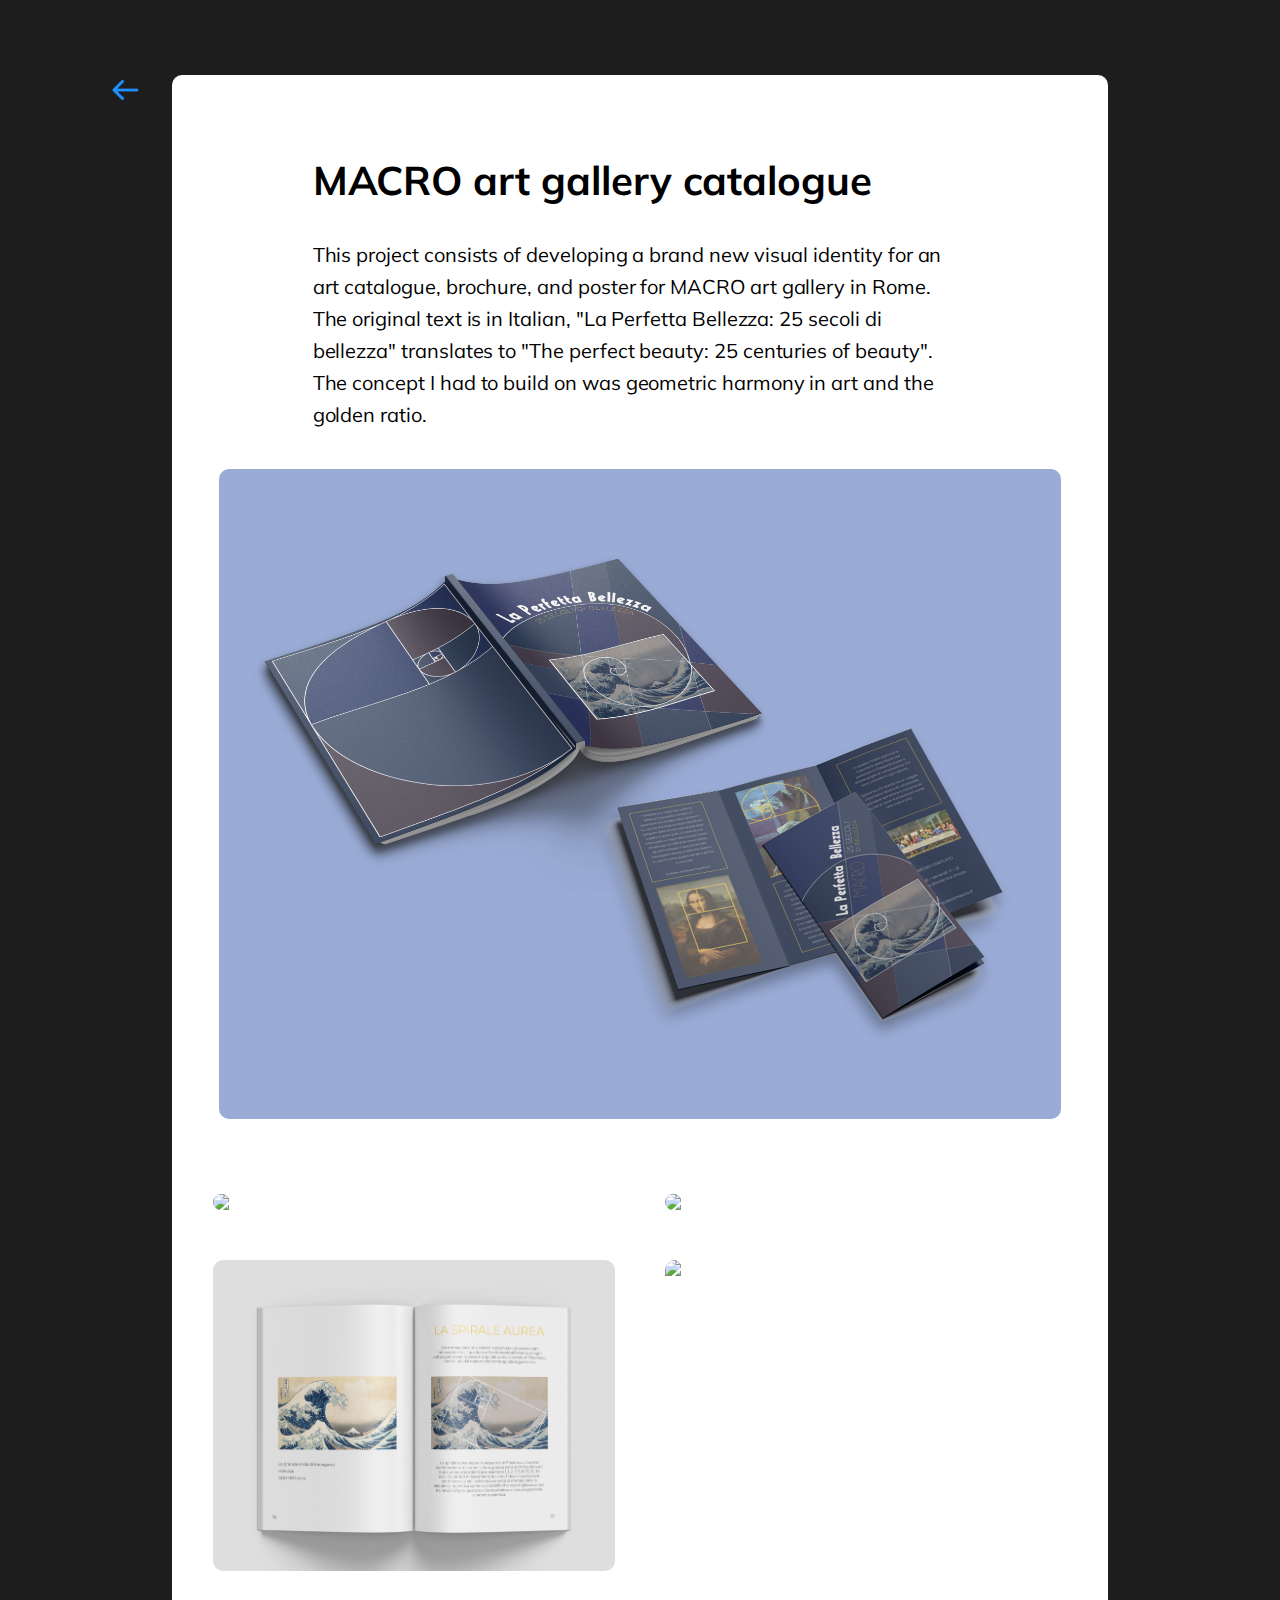
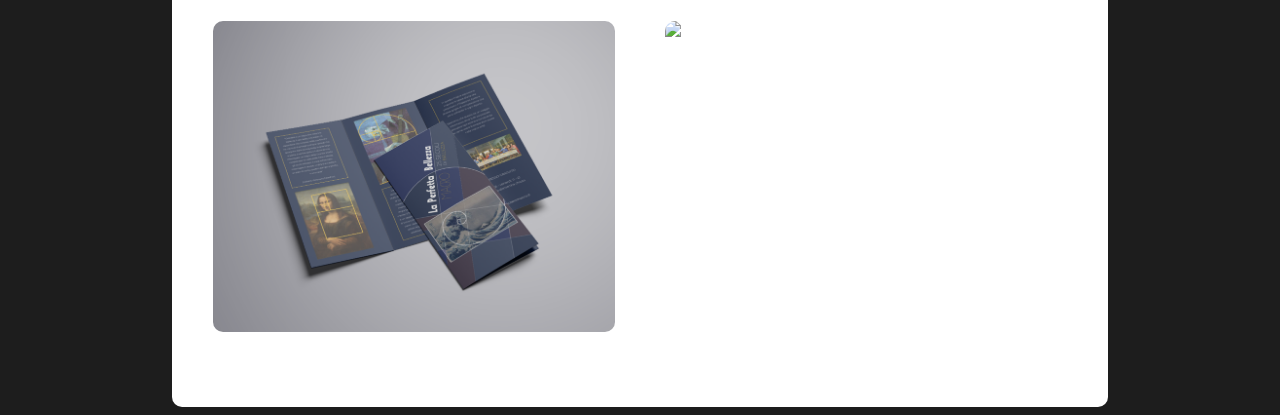
==== proj1.html @ 8601e3c8 "Initial commit" ====
<!DOCTYPE html>
<html lang="en">
<head>
    <meta charset="UTF-8">
    <meta http-equiv="X-UA-Compatible" content="IE=edge">
    <meta name="viewport" content="width=device-width, initial-scale=1.0">
    <title>MACRO</title>
    <link rel="stylesheet" href="style.css">
    <link rel="icon" type="image/x-icon" href="assets/favicon.png">

</head>
<body>
    <div id="back">
        <a href="javascript:history.back()"><img src="assets/back.png" width="30px" height="30px"></a>   
   </div>
   
    <div class="project-container">

       
    <div class="project-text">
    <h1>MACRO art gallery catalogue</h1>
    <p>This project consists of developing a brand new visual identity for an art catalogue, brochure, and poster for MACRO art gallery in Rome. The original text is in Italian, "La Perfetta Bellezza: 25 secoli di bellezza"
        translates to "The perfect beauty: 25 centuries of beauty". The concept I had to build on was geometric harmony in art and the golden ratio.  </p>
        </div>
    
        <div class="project-img-header"><img src="assets/1.png"></div>

        <div id="project-img-grid">
            <img class="project-images" src="assets/MACRO/1.png">
            <img class="project-images" src="assets/MACRO/2.png">
            <img class="project-images" src="assets/MACRO/4.png">
            <img class="project-images" src="assets/MACRO/5.png">
            <img class="project-images" src="assets/MACRO/6.png">
            <img class="project-images" src="assets/MACRO/7.png">
        </div>

    
       <!-- <button class="button button1">Click to view full PDF</button>  -->



</body>
</html>
---- style.css ----
@import url('https://fonts.googleapis.com/css2?family=Assistant:wght@800&family=Oleo+Script+Swash+Caps:wght@700&display=swap');
@import url('https://fonts.googleapis.com/css?family=Muli&display=swap');

/* general */

body {
  font-family: 'Muli', sans-serif;
  font-weight: 400;
  line-height: 1.6;
  letter-spacing: -.003em;
  font-size: 20px;
  background-color: #1d1d1d;
}

.title {
  font-size: 45px;
  color: azure;
  padding-left: 22%;
  z-index: 3;
}

.subtitle {
  font-size: 25px;
  color: azure;
  padding-left: 20%;
  z-index: 3;
  font-family: 'Muli', sans-serif;
}

.paragraph {
  font-size: 20px;
  color: white;
  margin-top: 20px;
  padding-left: 20%;
  padding-right: 40%;
  z-index: 3;
}


/*nav*/

nav {
  position: absolute;
  top: 4%;
  left: 70%;
  display: flex;
  flex-direction: row;
  font-size: 90%;
}

nav a:link, nav a:visited {
  color: #ffffff;
  text-decoration: none;
}

nav a {
  margin: 3%;
  text-decoration: none;
  white-space: nowrap;
  border-radius: 4px;
  padding: 2px 8px 2px 8px;
}

  
nav a { background-color: tomato; }
nav a:nth-child(2n) { background-color: lightseagreen; }
nav a:nth-child(3n) { background-color: #FFB74B; }
nav a:nth-child(4n) { background-color: dodgerblue; }
nav a:nth-child(5n) { background-color: #ff94f6; }


nav a:hover {
  background-color: #fff;
  color: #1d1d1d;
}

@media screen and (max-width:600px) {
  nav {
    flex-direction: column;
    align-items: flex-end;
    left: 100%;
  }
}

/*header*/

#text-zone {
  margin-top: 18%;
  text-align: center;
  color: white;
  line-height: 15px;
}

h1 span { color: tomato; }
h1 span:nth-child(2n) { color: lightseagreen; }
h1 span:nth-child(3n) { color: #FFB74B; }
h1 span:nth-child(4n) { color: dodgerblue; }
h1 span:nth-child(5n) { color: #ff94f6; }
h1 span:nth-child(6n) { color: rgb(123, 235, 250); }



#hello {
  font-size: 55px;
  font-family: 'Assistant', sans-serif;
  letter-spacing: -10px;

}

#name {
  font-size: 50px;
  line-height: 1px;

}

#line {
  height: 5px;
  width: 280px;
  margin: auto;

  background-color: tomato;
  background-image:
    linear-gradient(
      to right,
      tomato,
      orange,
      dodgerblue,
      cyan

    );
}

#title1 {
  font-size: 28px;
  letter-spacing: 5px;
  line-height: 1px;

}

#title2 {
  font-size: 50px;
  letter-spacing: 5px;
  margin-top: -15px;


}

.scroll-down {
	position: absolute;
	left: 45%;
	bottom: 60px;
	display: block;
	text-align: center;
	font-size: 20px;
	z-index: 100;
	text-decoration: none;
	text-shadow: 0;
  width: 13px;
  height: 13px;
  border-bottom: 2px solid #fff;
  border-right: 2px solid #fff;
  z-index: 9;
  left: 50%;
  -webkit-transform: translate(-50%, 0%) rotate(45deg);
  -moz-transform: translate(-50%, 0%) rotate(45deg);
  transform: translate(-50%, 0%) rotate(45deg);
	-webkit-animation: fade_move_down 4s ease-in-out infinite;
	-moz-animation:    fade_move_down 4s ease-in-out infinite;
	animation:         fade_move_down 4s ease-in-out infinite;
}


/*animated scroll arrow animation*/
@-webkit-keyframes fade_move_down {
  0%   { -webkit-transform:translate(0,-10px) rotate(45deg); opacity: 0;  }
  50%  { opacity: 1;  }
  100% { -webkit-transform:translate(0,10px) rotate(45deg); opacity: 0; }
}
@-moz-keyframes fade_move_down {
  0%   { -moz-transform:translate(0,-10px) rotate(45deg); opacity: 0;  }
  50%  { opacity: 1;  }
  100% { -moz-transform:translate(0,10px) rotate(45deg); opacity: 0; }
}
@keyframes fade_move_down {
  0%   { transform:translate(0,-10px) rotate(45deg); opacity: 0;  }
  50%  { opacity: 1;  }
  100% { transform:translate(0,10px) rotate(45deg); opacity: 0; }
}




/* works */

#works {
  margin-top: 30%;
}

#gallery  {
  display: flex;
  align-items: center;
  justify-content: center;
  flex-wrap: wrap;
  margin: 50px;
  z-index: 10;
  height: auto;
}

.item-box {
  width:480px;
}


.transition {-webkit-transition: all .5s ease; -moz-transition: all .5s ease; -o-transition: all .5s ease;  transition: all .5s ease;}
.fx .item {margin: 10px; position: relative; padding: 0;  }
.fx .item img {padding: 0 !important; display: inline-block; max-width: 100%; height: auto;   border-radius: 10px;}
.fx a:hover .item img, .fx a:focus .item img {opacity: 0.2;}
.fx h4, .fx p {-webkit-transition: all .5s ease; -moz-transition: all .5s ease; -o-transition: all .5s ease;  transition: all .5s ease;}
.fx a .item h4 {font-family: 'Raleway', sans-serif; font-size: 18px; position: absolute; color:#fff; text-transform: uppercase; letter-spacing: 2px; position: absolute; top:42%; left:0; right:0; margin:0 auto; text-align: center; opacity: 0;}
.fx a:hover .item h4, .fx a:focus .item h4 {opacity: 1;}
.fx a .item p {font-family: 'Raleway', sans-serif; font-size: 10px; position: absolute; color:#fff; text-transform: uppercase; letter-spacing: 2px; position: absolute; top:52%; left:0; right:0; margin:0 auto; text-align: center; opacity: 0;}
.fx a:hover .item p, .fx a:focus .item p {opacity: 1;}



/* project pages */

#back {
  position: absolute;
  margin-left: 8%;
}



.project-container {
  background-color: rgb(255, 255, 255);
  margin-top: 5%;
  margin-left: 13%;
  margin-right: 13%;

  border-radius: 10px;

}

.project-text  {
  margin-left: 15%;
  margin-right: 15%;
  margin-top: 8%;
  padding-top: 5%;

}


.project-img-header img {
  display: block;
  margin-left: auto;
  margin-right: auto; 
  margin-top: 4%; 
  width: 90%;
  height:auto;
  border-radius: 10px;

}

#project-img-grid {
  display: inline-flex;
  flex-direction: row;
  justify-content: center;
  flex-wrap: wrap;
  margin-bottom: 50px;
  margin-top: 50px;

}


.project-images  {
  width: 43%;
  margin: 25px;
  border-radius: 10px;

}

.button {
  background-color: #5d6bbe; 
  border: none;
  border-radius: 10px;
  color: white;
  padding: 16px 32px;
  text-align: center;
  text-decoration: none;
  display: inline-block;
  font-size: 16px;
  margin: 4px 2px;
  transition-duration: 0.4s;
  cursor: pointer;
  margin-bottom: 50px;
  display: flex;
  align-items: center;
}

.button:hover {
  background-color: #17144b;
  color: white;
}

.pdf {
  display: flex;
  justify-content: center;
}


/* about  */

#about-container {
  margin-top: 15%;
  margin-bottom: 10%;
  padding-left: 22%;

  display: flex;
  align-items: center;
  justify-content: center}

#about-paragraph {
  font-size: 20px;
  color: white;
  width: 100%;
}

#about-paragraph h3 {
  font-size: 50px;

}


#about-photo {
  margin-top: 10%;

}

#about-photo img {
  width: 36%;
  border-radius: 15px;
  margin-left: 14%;


}

/* toolbar */


#skills-container {
  margin-top: 3%;
  margin-bottom: 15%;
  margin-left: 19%;
  margin-right: 19%;


  display: flex;
  flex-direction: row;
  justify-content: space-around;
  flex-wrap: wrap;
  align-items: flex-start;
}

.skill {
  text-align: center;
  padding: 50px;
}

.skill img {
  width: auto;
  height: 55px;
}

.caption {
  display: block;
  color: #ffffff;
  font-size: 15px;
  margin-top: 5px;
}



/* contact section */


#info-container {
  position: absolute;
  margin-right: 58%;
  margin-left: 22%;
}

#contact-text {
  color: #ffffff;
  font-size: 20px;
  margin-bottom: 20%;
}

#contact-text h3 {
  font-size: 25px;
  color: rgb(255, 255, 255);

}

#contact-socials {
  display: flex;
  justify-content: space-evenly;
  align-items: center;
  margin-top: 10%;
  margin-left: -25px;
  margin-right: 15px;

}

#contact-socials img {
  max-width: 30px;
  height: auto;
}

.contactGridContainer {
  display: grid;
  margin-left: 50%;
  margin-top: 3%;
  
}

.contactForm {
  height: fit-content;
  flex-direction: column;
  justify-content: center;
  align-items: center;
  grid-area: 1 / 1 / 4 / 2;
}

form {
  display: flex;
  flex-direction: column;
  justify-content: flex-start;
  align-items: flex-start;
  width: 50%;
}


input[type="text"],
input[type="email"] {
  border: 2px solid var(--black);
  border-radius: 8px;
  width: 100%;
  height: 2.3rem;
  padding: 10px;
}

textarea {
  border: 2px solid var(--black);
  border-radius: 8px;
  width: 100%;
  height: 150px;
  padding: 10px;
}

input[type="text"],
input[type="email"],
textarea {
  padding: 10px;
  margin-top: 15px;
  font-family: 'Muli', sans-serif;
}

input[type="submit"] {
  display: block;
  cursor: pointer;
  border-radius: 8px;
  margin-top: 30px;
  margin-bottom: 30px;
  padding: 15px 50px;
  border: 2px solid var(--black);
  background-color: lightseagreen;
  color: white;
  transition: 0.3s;
}

input[type="submit"]:hover,
input[type="submit"]:focus {
  background-color: #ffffff;
  transform: scale(1.08);
}

footer {
  color: rgba(255, 132, 218, 0.452);
  border-radius: 8px;
  margin-top: 180px;
  
  width: 100%;
  text-align: center;
}
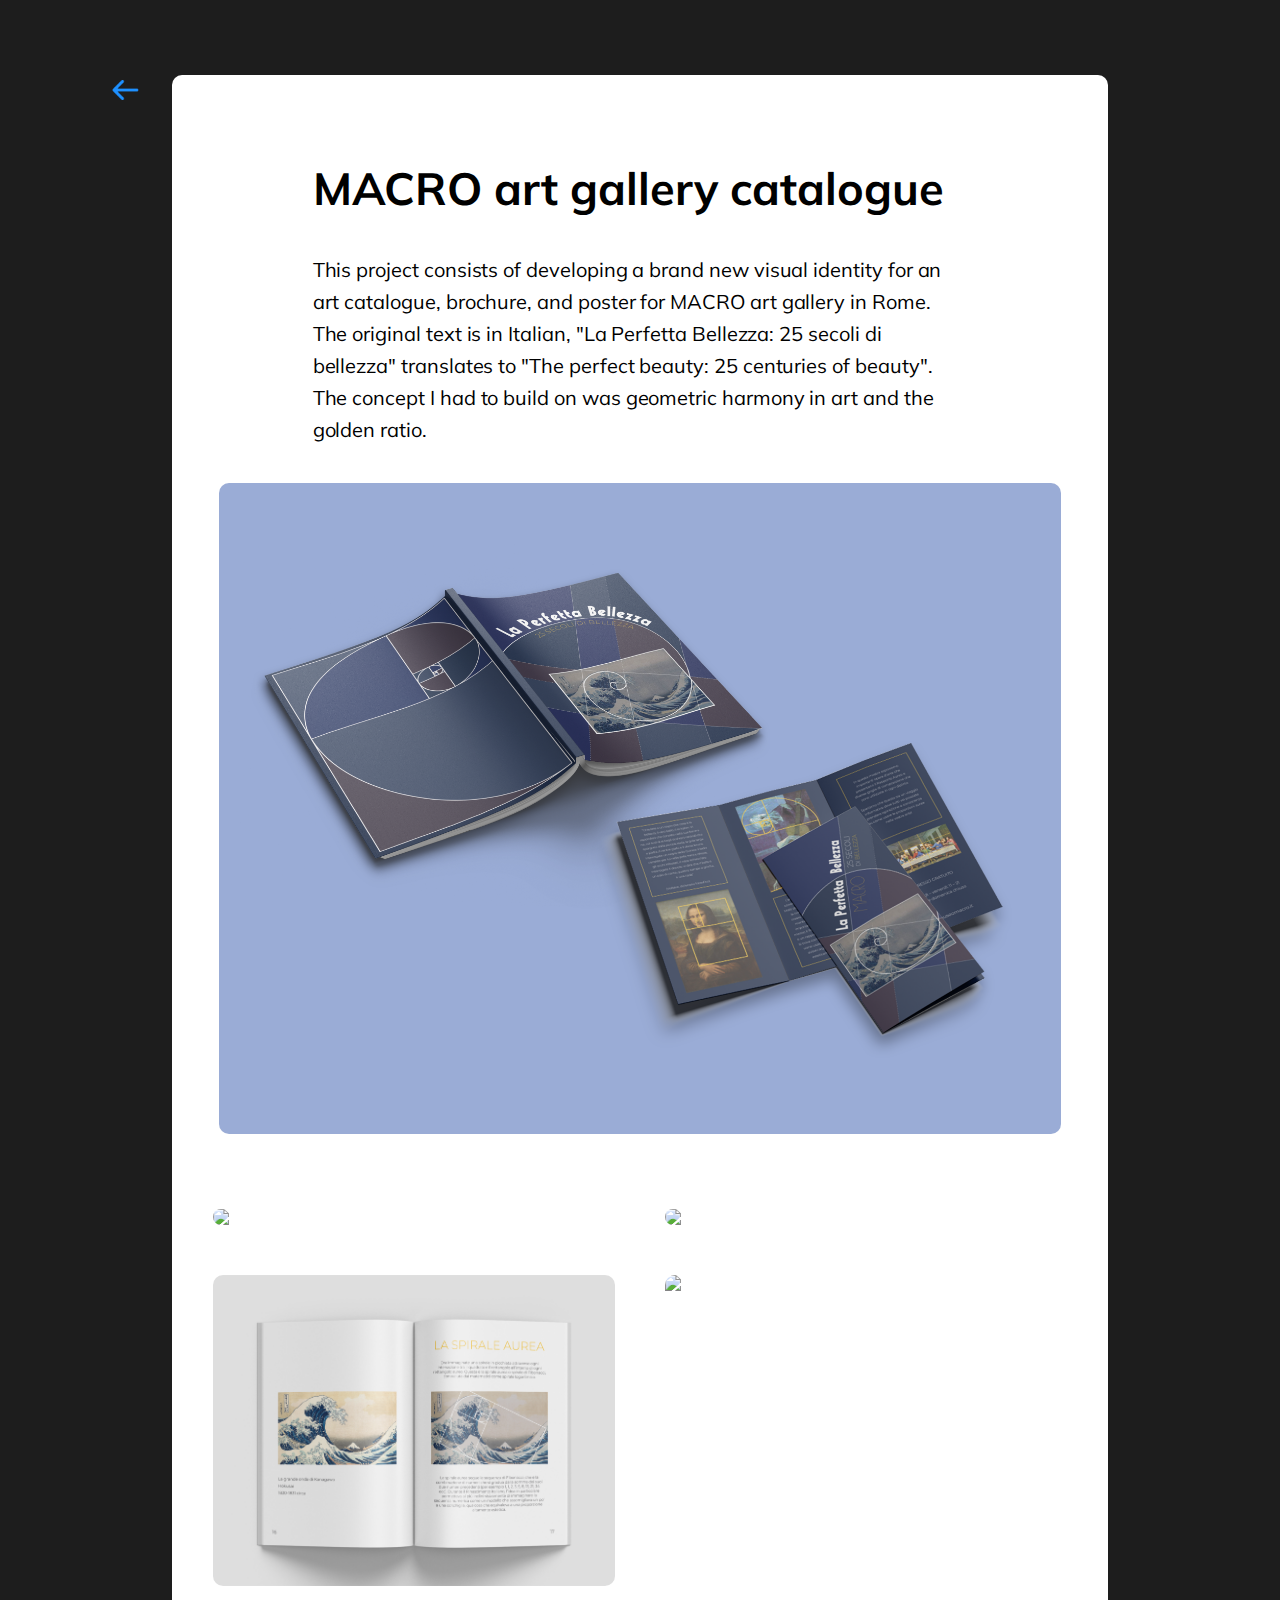
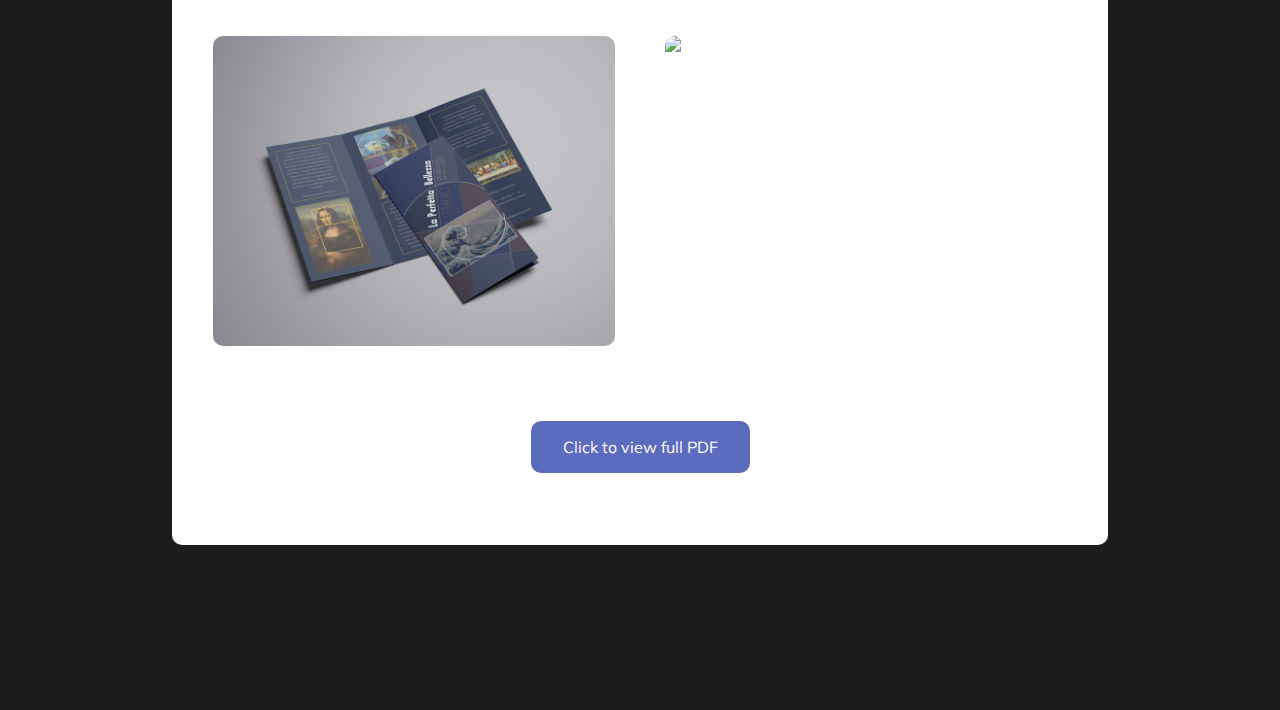
==== commit 89601c0d: "switched projects" ====
--- a/proj1.html
+++ b/proj1.html
@@ -1,5 +1,6 @@
 <!DOCTYPE html>
 <html lang="en">
+
 <head>
     <meta charset="UTF-8">
     <meta http-equiv="X-UA-Compatible" content="IE=edge">
@@ -7,22 +8,27 @@
     <title>MACRO</title>
     <link rel="stylesheet" href="style.css">
     <link rel="icon" type="image/x-icon" href="assets/favicon.png">
+    <script src="script.js"></script>
 
 </head>
+
 <body>
     <div id="back">
-        <a href="javascript:history.back()"><img src="assets/back.png" width="30px" height="30px"></a>   
-   </div>
-   
+        <a href="javascript:history.back()"><img src="assets/back.png" width="30px" height="30px"></a>
+    </div>
+
     <div class="project-container">
 
-       
-    <div class="project-text">
-    <h1>MACRO art gallery catalogue</h1>
-    <p>This project consists of developing a brand new visual identity for an art catalogue, brochure, and poster for MACRO art gallery in Rome. The original text is in Italian, "La Perfetta Bellezza: 25 secoli di bellezza"
-        translates to "The perfect beauty: 25 centuries of beauty". The concept I had to build on was geometric harmony in art and the golden ratio.  </p>
+
+        <div class="project-text">
+            <h1>MACRO art gallery catalogue</h1>
+            <p>This project consists of developing a brand new visual identity for an art catalogue, brochure, and
+                poster for MACRO art gallery in Rome. The original text is in Italian, "La Perfetta Bellezza: 25 secoli
+                di bellezza"
+                translates to "The perfect beauty: 25 centuries of beauty". The concept I had to build on was geometric
+                harmony in art and the golden ratio. </p>
         </div>
-    
+
         <div class="project-img-header"><img src="assets/1.png"></div>
 
         <div id="project-img-grid">
@@ -34,10 +40,15 @@
             <img class="project-images" src="assets/MACRO/7.png">
         </div>
 
-    
-       <!-- <button class="button button1">Click to view full PDF</button>  -->
 
+     <button class="button" onclick="showHidePdf()">Click to view full PDF</button> 
+
+     <div id="pdf" style="display:none">
+        <iframe src="assets/MACRO/CatalogoSpread.pdf" width="90%" height="900">
+        </iframe>
+    </div>
 
 
 </body>
+
 </html>--- a/style.css
+++ b/style.css
@@ -61,12 +61,26 @@
   padding: 2px 8px 2px 8px;
 }
 
-  
-nav a { background-color: tomato; }
-nav a:nth-child(2n) { background-color: lightseagreen; }
-nav a:nth-child(3n) { background-color: #FFB74B; }
-nav a:nth-child(4n) { background-color: dodgerblue; }
-nav a:nth-child(5n) { background-color: #ff94f6; }
+
+nav a {
+  background-color: tomato;
+}
+
+nav a:nth-child(2n) {
+  background-color: lightseagreen;
+}
+
+nav a:nth-child(3n) {
+  background-color: #FFB74B;
+}
+
+nav a:nth-child(4n) {
+  background-color: dodgerblue;
+}
+
+nav a:nth-child(5n) {
+  background-color: #ff94f6;
+}
 
 
 nav a:hover {
@@ -76,9 +90,7 @@
 
 @media screen and (max-width:600px) {
   nav {
-    flex-direction: column;
-    align-items: flex-end;
-    left: 100%;
+    display: none;
   }
 }
 
@@ -91,12 +103,29 @@
   line-height: 15px;
 }
 
-h1 span { color: tomato; }
-h1 span:nth-child(2n) { color: lightseagreen; }
-h1 span:nth-child(3n) { color: #FFB74B; }
-h1 span:nth-child(4n) { color: dodgerblue; }
-h1 span:nth-child(5n) { color: #ff94f6; }
-h1 span:nth-child(6n) { color: rgb(123, 235, 250); }
+h1 span {
+  color: tomato;
+}
+
+h1 span:nth-child(2n) {
+  color: lightseagreen;
+}
+
+h1 span:nth-child(3n) {
+  color: #FFB74B;
+}
+
+h1 span:nth-child(4n) {
+  color: dodgerblue;
+}
+
+h1 span:nth-child(5n) {
+  color: #ff94f6;
+}
+
+h1 span:nth-child(6n) {
+  color: rgb(123, 235, 250);
+}
 
 
 
@@ -120,14 +149,11 @@
 
   background-color: tomato;
   background-image:
-    linear-gradient(
-      to right,
+    linear-gradient(to right,
       tomato,
       orange,
       dodgerblue,
-      cyan
-
-    );
+      cyan);
 }
 
 #title1 {
@@ -146,15 +172,15 @@
 }
 
 .scroll-down {
-	position: absolute;
-	left: 45%;
-	bottom: 60px;
-	display: block;
-	text-align: center;
-	font-size: 20px;
-	z-index: 100;
-	text-decoration: none;
-	text-shadow: 0;
+  position: absolute;
+  left: 45%;
+  bottom: 60px;
+  display: block;
+  text-align: center;
+  font-size: 20px;
+  z-index: 100;
+  text-decoration: none;
+  text-shadow: 0;
   width: 13px;
   height: 13px;
   border-bottom: 2px solid #fff;
@@ -164,29 +190,60 @@
   -webkit-transform: translate(-50%, 0%) rotate(45deg);
   -moz-transform: translate(-50%, 0%) rotate(45deg);
   transform: translate(-50%, 0%) rotate(45deg);
-	-webkit-animation: fade_move_down 4s ease-in-out infinite;
-	-moz-animation:    fade_move_down 4s ease-in-out infinite;
-	animation:         fade_move_down 4s ease-in-out infinite;
+  -webkit-animation: fade_move_down 4s ease-in-out infinite;
+  -moz-animation: fade_move_down 4s ease-in-out infinite;
+  animation: fade_move_down 4s ease-in-out infinite;
 }
 
 
 /*animated scroll arrow animation*/
 @-webkit-keyframes fade_move_down {
-  0%   { -webkit-transform:translate(0,-10px) rotate(45deg); opacity: 0;  }
-  50%  { opacity: 1;  }
-  100% { -webkit-transform:translate(0,10px) rotate(45deg); opacity: 0; }
-}
+  0% {
+    -webkit-transform: translate(0, -10px) rotate(45deg);
+    opacity: 0;
+  }
+
+  50% {
+    opacity: 1;
+  }
+
+  100% {
+    -webkit-transform: translate(0, 10px) rotate(45deg);
+    opacity: 0;
+  }
+}
+
 @-moz-keyframes fade_move_down {
-  0%   { -moz-transform:translate(0,-10px) rotate(45deg); opacity: 0;  }
-  50%  { opacity: 1;  }
-  100% { -moz-transform:translate(0,10px) rotate(45deg); opacity: 0; }
-}
+  0% {
+    -moz-transform: translate(0, -10px) rotate(45deg);
+    opacity: 0;
+  }
+
+  50% {
+    opacity: 1;
+  }
+
+  100% {
+    -moz-transform: translate(0, 10px) rotate(45deg);
+    opacity: 0;
+  }
+}
+
 @keyframes fade_move_down {
-  0%   { transform:translate(0,-10px) rotate(45deg); opacity: 0;  }
-  50%  { opacity: 1;  }
-  100% { transform:translate(0,10px) rotate(45deg); opacity: 0; }
-}
-
+  0% {
+    transform: translate(0, -10px) rotate(45deg);
+    opacity: 0;
+  }
+
+  50% {
+    opacity: 1;
+  }
+
+  100% {
+    transform: translate(0, 10px) rotate(45deg);
+    opacity: 0;
+  }
+}
 
 
 
@@ -196,7 +253,7 @@
   margin-top: 30%;
 }
 
-#gallery  {
+#gallery {
   display: flex;
   align-items: center;
   justify-content: center;
@@ -207,19 +264,113 @@
 }
 
 .item-box {
-  width:480px;
-}
-
-
-.transition {-webkit-transition: all .5s ease; -moz-transition: all .5s ease; -o-transition: all .5s ease;  transition: all .5s ease;}
-.fx .item {margin: 10px; position: relative; padding: 0;  }
-.fx .item img {padding: 0 !important; display: inline-block; max-width: 100%; height: auto;   border-radius: 10px;}
-.fx a:hover .item img, .fx a:focus .item img {opacity: 0.2;}
-.fx h4, .fx p {-webkit-transition: all .5s ease; -moz-transition: all .5s ease; -o-transition: all .5s ease;  transition: all .5s ease;}
-.fx a .item h4 {font-family: 'Raleway', sans-serif; font-size: 18px; position: absolute; color:#fff; text-transform: uppercase; letter-spacing: 2px; position: absolute; top:42%; left:0; right:0; margin:0 auto; text-align: center; opacity: 0;}
-.fx a:hover .item h4, .fx a:focus .item h4 {opacity: 1;}
-.fx a .item p {font-family: 'Raleway', sans-serif; font-size: 10px; position: absolute; color:#fff; text-transform: uppercase; letter-spacing: 2px; position: absolute; top:52%; left:0; right:0; margin:0 auto; text-align: center; opacity: 0;}
-.fx a:hover .item p, .fx a:focus .item p {opacity: 1;}
+  width: 480px;
+}
+
+
+.transition {
+  -webkit-transition: all .5s ease;
+  -moz-transition: all .5s ease;
+  -o-transition: all .5s ease;
+  transition: all .5s ease;
+}
+
+.fx .item {
+  margin: 10px;
+  position: relative;
+  padding: 0;
+}
+
+.fx .item img {
+  padding: 0 !important;
+  display: inline-block;
+  max-width: 100%;
+  height: auto;
+  border-radius: 10px;
+}
+
+.fx a:hover .item img, .fx a:focus .item img {
+  opacity: 0.2;
+}
+
+.fx h4, .fx p {
+  -webkit-transition: all .5s ease;
+  -moz-transition: all .5s ease;
+  -o-transition: all .5s ease;
+  transition: all .5s ease;
+}
+
+.fx a .item h4 {
+  font-family: 'Raleway', sans-serif;
+  font-size: 18px;
+  position: absolute;
+  color: #fff;
+  text-transform: uppercase;
+  letter-spacing: 2px;
+  position: absolute;
+  top: 42%;
+  left: 0;
+  right: 0;
+  margin: 0 auto;
+  text-align: center;
+  opacity: 0;
+}
+
+.fx a:hover .item h4, .fx a:focus .item h4 {
+  opacity: 1;
+}
+
+.fx a .item p {
+  font-family: 'Raleway', sans-serif;
+  font-size: 10px;
+  position: absolute;
+  color: #fff;
+  text-transform: uppercase;
+  letter-spacing: 2px;
+  position: absolute;
+  top: 52%;
+  left: 0;
+  right: 0;
+  margin: 0 auto;
+  text-align: center;
+  opacity: 0;
+}
+
+.fx a:hover .item p, .fx a:focus .item p {
+  opacity: 1;
+}
+
+@media screen and (max-width:600px) {
+  #gallery {
+  margin:1%;
+ }
+}
+
+.tagcloud-gallery ul {
+	margin: 0;
+	padding: 0;
+	list-style: none;
+}
+.tagcloud-gallery ul li {
+	display: inline-block;
+	margin: 0 .3em .3em 0;
+	padding: 0;
+}
+.tagcloud-gallery ul li a {
+	display: inline-block;
+	max-width: 100px;
+	height: 28px;
+	line-height: 28px;
+	padding: 0 1em;
+	background-color: #fff;
+	border-radius: 3px;
+	white-space: nowrap;
+	text-overflow: ellipsis;
+	overflow: hidden;
+	color: #333;
+	font-size: 13px;
+	text-decoration: none;
+}
 
 
 
@@ -229,24 +380,27 @@
   position: absolute;
   margin-left: 8%;
 }
-
-
 
 .project-container {
   background-color: rgb(255, 255, 255);
   margin-top: 5%;
   margin-left: 13%;
   margin-right: 13%;
-
+  margin-bottom: 13%;
+  padding-bottom: 2%;
   border-radius: 10px;
-
-}
-
-.project-text  {
+}
+
+.project-text {
   margin-left: 15%;
   margin-right: 15%;
   margin-top: 8%;
   padding-top: 5%;
+}
+
+.project-text h1 {
+  font-size: 45px;
+  font-weight: bold;
 
 }
 
@@ -254,10 +408,10 @@
 .project-img-header img {
   display: block;
   margin-left: auto;
-  margin-right: auto; 
-  margin-top: 4%; 
+  margin-right: auto;
+  margin-top: 4%;
   width: 90%;
-  height:auto;
+  height: auto;
   border-radius: 10px;
 
 }
@@ -272,30 +426,34 @@
 
 }
 
-
-.project-images  {
+.project-images {
   width: 43%;
   margin: 25px;
   border-radius: 10px;
-
-}
+}
+
+.buttons {
+  display: flex;
+  justify-content:left;
+  margin-left: 15%;
+}
+
 
 .button {
-  background-color: #5d6bbe; 
+  background-color: #5d6bbe;
   border: none;
   border-radius: 10px;
   color: white;
   padding: 16px 32px;
   text-align: center;
-  text-decoration: none;
-  display: inline-block;
   font-size: 16px;
-  margin: 4px 2px;
+  font-family: 'Muli', sans-serif;
+  margin: 0 auto;
   transition-duration: 0.4s;
   cursor: pointer;
-  margin-bottom: 50px;
-  display: flex;
-  align-items: center;
+  display: block;
+  margin-bottom: 5%;
+
 }
 
 .button:hover {
@@ -303,9 +461,84 @@
   color: white;
 }
 
-.pdf {
-  display: flex;
-  justify-content: center;
+.button2 {
+  background-color: lightseagreen;
+  border: none;
+  border-radius: 10px;
+  color: white;
+  padding: 16px 32px;
+  text-align: center;
+  font-size: 20px;
+  font-family: 'Muli', sans-serif;
+  margin:  auto;
+  transition-duration: 0.4s;
+  cursor: pointer;
+  display: inline;
+  text-decoration: none;
+  margin-top: 40px;
+  margin-right: 40px;
+  
+}
+
+.button2:hover {
+  background-color: #17144b;
+  color: white;
+}
+
+.button3 {
+  background-color: #5d6bbe;
+  border: none;
+  border-radius: 10px;
+  color: white;
+  padding: 16px 32px;
+  text-align: center;
+  font-size: 20px;
+  font-family: 'Muli', sans-serif;
+  margin:  auto;
+  transition-duration: 0.4s;
+  cursor: pointer;
+  display: inline;
+  text-decoration: none;
+  margin-top: 40px;
+
+
+}
+
+.button3:hover {
+  background-color: #17144b;
+  color: white;
+}
+
+#pdf {
+  margin: auto;
+  display: block;
+  text-align: center;
+}
+
+
+@media screen and (max-width:600px) {
+.project-images {
+  width: 90%;
+  }
+
+  .project-container {
+    background-color: rgb(255, 255, 255);
+    margin: 10px;
+  }
+
+  .project-text {
+    font-size: 18px;
+    margin-bottom: 10%;
+  }
+  #back {
+    position: absolute;
+    margin-left: 5%;
+    margin-top: 4%;
+  }
+  #back img {
+    width: 6%;
+    height: auto;
+  }
 }
 
 
@@ -318,7 +551,8 @@
 
   display: flex;
   align-items: center;
-  justify-content: center}
+  justify-content: center
+}
 
 #about-paragraph {
   font-size: 20px;
@@ -328,21 +562,40 @@
 
 #about-paragraph h3 {
   font-size: 50px;
-
-}
-
+}
 
 #about-photo {
   margin-top: 10%;
-
 }
 
 #about-photo img {
   width: 36%;
   border-radius: 15px;
   margin-left: 14%;
-
-
+}
+
+@media screen and (max-width:600px) {
+   #about-container {
+    display: flex;
+    flex-direction: column;
+    padding-right:10%;
+  }
+
+  #about-paragraph {
+    font-size: 18px;
+    padding-right: 10%;
+  }
+
+  #about-photo {
+    width: 200%;
+    margin-left: 50%;
+  }
+
+  .title {
+    margin-top: 30%;
+    padding-left: 0px;
+    text-align: center;
+  }
 }
 
 /* toolbar */
@@ -379,6 +632,13 @@
   margin-top: 5px;
 }
 
+@media screen and (max-width:600px) {
+  #skills-container {
+   margin: 20px;
+   display: flex;
+   justify-content: space-evenly;
+ }
+}
 
 
 /* contact section */
@@ -393,7 +653,7 @@
 #contact-text {
   color: #ffffff;
   font-size: 20px;
-  margin-bottom: 20%;
+  margin-bottom: 16%;
 }
 
 #contact-text h3 {
@@ -406,7 +666,6 @@
   display: flex;
   justify-content: space-evenly;
   align-items: center;
-  margin-top: 10%;
   margin-left: -25px;
   margin-right: 15px;
 
@@ -421,7 +680,7 @@
   display: grid;
   margin-left: 50%;
   margin-top: 3%;
-  
+
 }
 
 .contactForm {
@@ -485,11 +744,33 @@
   transform: scale(1.08);
 }
 
+@media screen and (max-width:600px) {
+  #info-container {
+   margin: 15%;
+   position: relative;
+ }
+
+ #contact-text {
+  color: #ffffff;
+  font-size: 18px;
+  text-align: center;
+}
+
+.contactGridContainer {
+  display: grid;
+  margin-left: 15%;
+}
+
+form {
+  width: 80%;
+}
+}
+
 footer {
-  color: rgba(255, 132, 218, 0.452);
+  color: rgba(255, 132, 218, 0.651);
   border-radius: 8px;
   margin-top: 180px;
-  
+
   width: 100%;
   text-align: center;
-}
+}